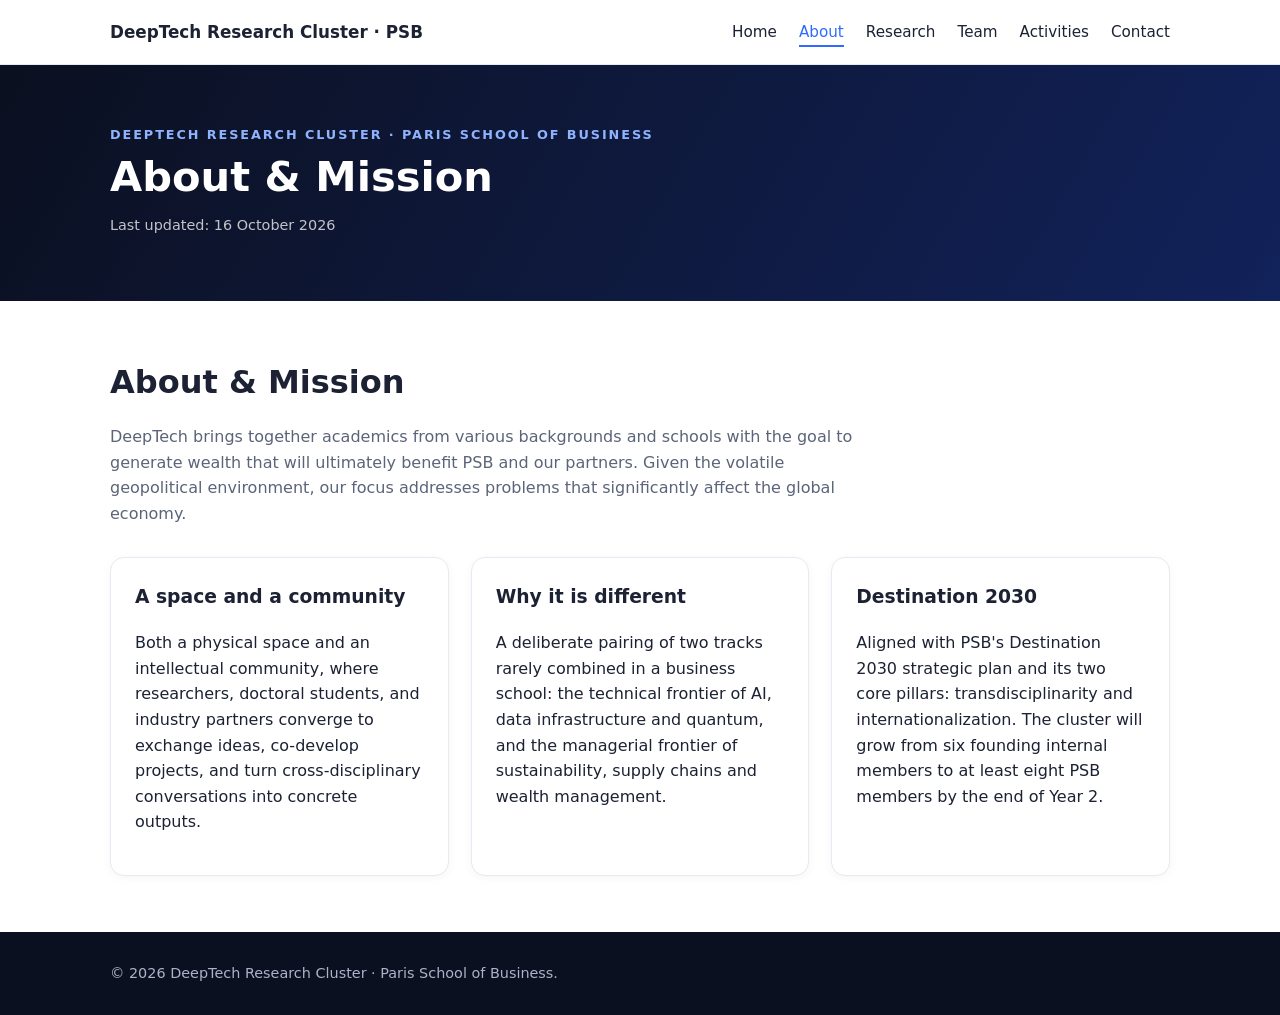
==== about.html @ e5c95ea8 "Remove sample label" ====
<!doctype html><html lang="en"><head><meta charset="utf-8"><meta name="viewport" content="width=device-width,initial-scale=1">
<title>About · DeepTech Research Cluster · PSB</title><meta name="description" content="DeepTech is a transdisciplinary research cluster at Paris School of Business focused on Computational Intelligence and Business Intelligence.">
<link rel="stylesheet" href="style.css?v=2"></head><body>
<header><nav class="wrap"><a href="index.html"><span class="brand">DeepTech Research Cluster · PSB</span></a><ul><li><a href="index.html">Home</a></li><li><a href="about.html" class="active" aria-current="page">About</a></li><li><a href="research.html">Research</a></li><li><a href="team.html">Team</a></li><li><a href="activities.html">Activities</a></li><li><a href="contact.html">Contact</a></li></ul></nav></header><section class="hero small"><div class="wrap"><div class="eyebrow">DeepTech Research Cluster · Paris School of Business</div><h1>About &amp; Mission</h1><p class="updated">Last updated: 16 October 2026</p></div></section><div class="wrap"><main><section id="about"><div><h2>About &amp; Mission</h2>
<p class="lead">DeepTech brings together academics from various backgrounds and schools with the goal to generate wealth that will ultimately benefit PSB and our partners. Given the volatile geopolitical environment, our focus addresses problems that significantly affect the global economy.</p>
<div class="grid"><div class="card"><h3>A space and a community</h3><p>Both a physical space and an intellectual community, where researchers, doctoral students, and industry partners converge to exchange ideas, co-develop projects, and turn cross-disciplinary conversations into concrete outputs.</p></div>
<div class="card"><h3>Why it is different</h3><p>A deliberate pairing of two tracks rarely combined in a business school: the technical frontier of AI, data infrastructure and quantum, and the managerial frontier of sustainability, supply chains and wealth management.</p></div>
<div class="card"><h3>Destination 2030</h3><p>Aligned with PSB's Destination 2030 strategic plan and its two core pillars: transdisciplinarity and internationalization. The cluster will grow from six founding internal members to at least eight PSB members by the end of Year 2.</p></div></div></div></section></main></div><footer><div class="wrap">© 2026 DeepTech Research Cluster · Paris School of Business.</div></footer></body></html>
---- style.css ----
:root{--bg:#0b1020;--fg:#1c2233;--accent:#2f6bff;--accent2:#00b3a4;--muted:#5b6478;--card:#fff;--soft:#f3f6fb}
*{box-sizing:border-box}body{margin:0;font-family:Inter,system-ui,-apple-system,Segoe UI,Roboto,sans-serif;color:var(--fg);line-height:1.6;background:#fff}
a{color:var(--accent)}.wrap{max-width:1100px;margin:auto;padding:0 20px}
header{position:sticky;top:0;background:rgba(255,255,255,.95);backdrop-filter:blur(6px);border-bottom:1px solid #e6eaf2;z-index:10}
nav{display:flex;align-items:center;justify-content:space-between;height:64px}nav img{height:42px}
nav ul{display:flex;gap:22px;list-style:none;margin:0;padding:0}nav ul a{text-decoration:none;color:var(--fg);font-weight:500;font-size:.95rem}nav ul a:hover{color:var(--accent)}
.hero{background:linear-gradient(120deg,rgba(11,16,32,.88),rgba(20,40,110,.75)),#0b1020;color:#fff;padding:110px 0 100px}
.hero h1{font-size:clamp(2.2rem,5vw,3.6rem);margin:.2em 0;line-height:1.1}.hero p{max-width:680px;font-size:1.15rem;opacity:.92}
.eyebrow{text-transform:uppercase;letter-spacing:.15em;font-size:.8rem;color:#8fb3ff;font-weight:600}
.btn{display:inline-block;margin-top:20px;margin-right:10px;padding:12px 22px;border-radius:8px;background:var(--accent);color:#fff;text-decoration:none;font-weight:600}.btn.alt{background:transparent;border:1px solid #fff}
section{padding:80px 0}section.soft{background:var(--soft)}h2{font-size:2rem;margin:0 0 .4em}.lead{color:var(--muted);max-width:760px}
.grid{display:grid;gap:22px;grid-template-columns:repeat(auto-fit,minmax(260px,1fr));margin-top:30px}
.card{background:var(--card);border:1px solid #e6eaf2;border-radius:14px;padding:24px;box-shadow:0 2px 10px rgba(20,30,60,.04)}
.card h3{margin-top:0}.track{border-top:4px solid var(--accent)}.track.b{border-top-color:var(--accent2)}
.tags{display:flex;flex-wrap:wrap;gap:8px;margin-top:10px}.tags span{background:#eef3ff;color:#2848a8;padding:4px 10px;border-radius:99px;font-size:.85rem}.track.b .tags span{background:#e3f7f5;color:#00756b}
.person .role{color:var(--accent);font-weight:600;font-size:.92rem;margin:-6px 0 8px}.person p{font-size:.93rem;color:#3a4256;margin:0}
.avatar{width:54px;height:54px;border-radius:50%;background:linear-gradient(135deg,var(--accent),var(--accent2));color:#fff;display:grid;place-items:center;font-weight:700;margin-bottom:12px}
.ph{background:#fff7e0;border:1px dashed #e0a800;color:#7a5a00;padding:2px 8px;border-radius:6px;font-size:.85rem;font-weight:600}
.ph-box{background:#fffbea;border:1px dashed #e0a800;border-radius:14px;padding:24px}
footer{background:var(--bg);color:#aab3c8;padding:30px 0;font-size:.9rem}
@media(max-width:800px){nav ul{display:none}.hero{padding:70px 0}}

.layout{display:grid;grid-template-columns:minmax(0,1fr) 320px;gap:36px;align-items:start}
main section{padding:56px 0}main section.soft{background:none}main .grid{grid-template-columns:repeat(auto-fit,minmax(230px,1fr))}
.sidebar{position:sticky;top:84px;margin-top:56px}.side-inner{background:var(--bg);color:#dfe6f5;border-radius:14px;padding:22px;max-height:calc(100vh - 110px);overflow:auto}
.sidebar h2{font-size:1.15rem;color:#fff;border-bottom:2px solid var(--accent2);padding-bottom:10px}.news{list-style:none;padding:0;margin:0}
.news li{padding:12px 0;border-bottom:1px solid #263050}.news a{color:#8fb3ff;font-weight:600;text-decoration:none;font-size:.95rem}.news a:hover{text-decoration:underline}
.news .meta{font-size:.78rem;color:#7f8aa6;margin:3px 0}.news p{font-size:.85rem;margin:0;color:#c3cbe0}.note{font-size:.75rem;color:#7f8aa6}
@media(max-width:960px){.layout{grid-template-columns:1fr}.sidebar{position:static;margin:0 0 40px}.side-inner{max-height:none}}
.brand{font-weight:700;font-size:1.05rem;color:var(--fg)}nav a{text-decoration:none}
.hero .updated{font-size:.9rem;opacity:.75;margin-top:14px}.side-updated{font-size:.8rem;color:#8fe0d6;margin:-6px 0 6px;font-weight:600}.news .meta{color:#a9b4cf;font-weight:600}
nav ul a.active{color:var(--accent);border-bottom:2px solid var(--accent);padding-bottom:4px}.hero.small{padding:60px 0 50px}.hero.small h1{font-size:clamp(1.8rem,4vw,2.6rem)}a.card.link{text-decoration:none;color:inherit}a.card.link:hover{border-color:var(--accent)}

.home-layout{display:grid;grid-template-columns:minmax(0,1fr) 440px;gap:40px;align-items:start;padding-left:max(20px,calc((100vw - 1100px)/2))}
.home-layout .sidebar{margin-top:0;top:64px}.home-layout .side-inner{border-radius:0 0 0 18px;max-height:calc(100vh - 64px)}
.side-inner{background:linear-gradient(160deg,#f2f6ff,#eefbf8 60%,#fff6ec);color:var(--fg);border-left:1px solid #e1e7f3;padding:26px 24px}
.sidebar h2{color:#1c2233;border-bottom:3px solid;border-image:linear-gradient(90deg,var(--accent),var(--accent2),#ff8a3d) 1}
.side-updated{color:#00756b}.news li{border-bottom:none;padding:7px 0}
.newscard{display:grid;grid-template-columns:96px 1fr;gap:12px;background:#fff;border-radius:12px;padding:10px;box-shadow:0 2px 8px rgba(30,50,110,.07);text-decoration:none!important;color:inherit!important;transition:transform .15s}
.newscard:hover{transform:translateY(-2px);box-shadow:0 6px 16px rgba(30,50,110,.12)}
.thumb{width:96px;height:72px;object-fit:cover;border-radius:8px}.tagthumb{display:grid;place-items:center;text-align:center;font-size:.72rem;font-weight:700;color:#fff;background:linear-gradient(135deg,#7b5cff,#00b3a4);padding:4px}
.news li:nth-child(odd) .tagthumb{background:linear-gradient(135deg,#ff8a3d,#ff4f7b)}
.newscard h4{margin:2px 0;font-size:.9rem;line-height:1.3;color:#1f3fae}.news .meta{color:#5b6478;font-size:.76rem}.news p{color:#3a4256;font-size:.82rem}
.pill{display:inline-block;font-size:.66rem;font-weight:700;text-transform:uppercase;letter-spacing:.06em;color:#7b3fe4;background:#f1eaff;padding:1px 7px;border-radius:99px}
.photo{width:84px;height:84px;border-radius:50%;object-fit:cover;margin-bottom:12px;border:3px solid #eef3ff}
.person .inst{color:var(--muted);font-size:.9rem}.person .email{display:inline-block;margin-top:8px;font-size:.88rem}
@media(max-width:960px){.home-layout{grid-template-columns:1fr;padding:0 20px}.home-layout .side-inner{border-radius:14px}}
#vision{padding-top:10px}.pillars{display:grid;grid-template-columns:repeat(auto-fit,minmax(200px,1fr));gap:18px;margin-top:26px}
.pillar{background:linear-gradient(160deg,#fff,#f4f7ff);border:1px solid #e3e9f6;border-radius:14px;padding:20px;position:relative;overflow:hidden}
.pillar:before{content:"";position:absolute;left:0;top:0;height:4px;width:100%;background:linear-gradient(90deg,var(--accent),var(--accent2))}
.pillar:nth-child(2):before{background:linear-gradient(90deg,var(--accent2),#7bd88f)}.pillar:nth-child(3):before{background:linear-gradient(90deg,#7b5cff,var(--accent))}.pillar:nth-child(4):before{background:linear-gradient(90deg,#ff8a3d,#ff4f7b)}
.ico{display:grid;place-items:center;width:42px;height:42px;border-radius:12px;background:#eef3ff;color:var(--accent);font-size:1.3rem;margin-bottom:10px}
.pillar h4{margin:0 0 6px;font-size:1rem}.pillar p{margin:0;font-size:.9rem;color:#4a5368}

.pillars{grid-template-columns:repeat(4,1fr);gap:14px}.pillar{padding:16px}.ico{width:34px;height:34px;font-size:1.05rem;margin-bottom:8px}.pillar p{font-size:.85rem}
.newsfull{background:linear-gradient(160deg,#f2f6ff,#eefbf8 55%,#fff6ec);border-radius:18px;padding:40px 32px!important;margin:30px 0 60px}
.news-row{display:grid;grid-template-columns:1fr 1fr;gap:18px;margin-top:18px;align-items:stretch}
.news-left .newscard{height:100%;grid-template-columns:130px 1fr}.news-left .thumb{width:130px;height:96px}
.take{background:#fff;border-left:4px solid #ff8a3d;border-radius:12px;padding:16px 18px;box-shadow:0 2px 8px rgba(30,50,110,.06)}
.news-row:nth-child(even) .take{border-left-color:var(--accent2)}
.take-label{display:inline-block;font-size:.7rem;font-weight:700;text-transform:uppercase;letter-spacing:.06em;color:#c25a12;background:#fff1e6;padding:2px 8px;border-radius:99px}
.take p{margin:8px 0 0;font-size:.9rem;font-style:italic;color:#3a4256}
@media(max-width:900px){.pillars{grid-template-columns:1fr 1fr}.news-row{grid-template-columns:1fr}.newsfull{padding:28px 16px!important}}
@media(max-width:520px){.pillars{grid-template-columns:1fr}.news-left .newscard{grid-template-columns:90px 1fr}.news-left .thumb{width:90px;height:70px}}

.take{position:relative;background:linear-gradient(150deg,#12204f,#1b3a8f);color:#e8eeff;border-left:none;border-radius:14px;padding:22px 22px 18px 26px;box-shadow:0 6px 18px rgba(18,32,79,.25);overflow:hidden}
.news-row:nth-child(even) .take{background:linear-gradient(150deg,#0f3d4a,#13707a)}
.take:before{content:"\201C";position:absolute;right:14px;top:-18px;font-size:7rem;font-family:Georgia,serif;color:rgba(255,255,255,.14);line-height:1}
.take-badge{display:inline-flex;align-items:center;gap:8px;font-size:.72rem;font-weight:700;text-transform:uppercase;letter-spacing:.07em;color:#ffd3a8}
.take-badge .dot{display:grid;place-items:center;width:24px;height:24px;border-radius:50%;background:linear-gradient(135deg,#ff8a3d,#ff4f7b);color:#fff;font-size:.62rem;letter-spacing:0}
.take p{color:#e8eeff;font-family:Georgia,"Times New Roman",serif;font-size:.95rem;line-height:1.55;position:relative}

.take,.news-row:nth-child(even) .take{background:linear-gradient(135deg,#eef0ff,#e9f7f6);color:#26304a;border-left:6px solid #5b5bd6;border-radius:4px 14px 14px 4px;box-shadow:none;padding:26px 30px 22px 34px;display:flex;flex-direction:column;justify-content:center}
.news-row:nth-child(even) .take{border-left-color:var(--accent2);background:linear-gradient(135deg,#e8f7f5,#eef2ff)}
.take:before{content:none}
.qmark{font-family:Georgia,serif;font-size:3.6rem;line-height:.6;color:#5b5bd6;opacity:.45;height:24px;margin-bottom:6px}
.news-row:nth-child(even) .qmark,.news-row:nth-child(even) .take-sign{color:#00897b}
.take p{color:#26304a;font-family:Georgia,"Times New Roman",serif;font-style:italic;font-size:1.05rem;line-height:1.6;margin:0}
.take-sign{margin-top:12px;font-size:.7rem;font-weight:700;letter-spacing:.14em;text-transform:uppercase;color:#5b5bd6}
.take-sign{margin:0 0 10px}
.take p{font-family:Inter,system-ui,-apple-system,Segoe UI,Roboto,sans-serif !important;font-style:normal !important;font-size:1rem !important;line-height:1.65 !important;color:#1f2a44 !important;font-weight:450}
.take p{font-style:normal}
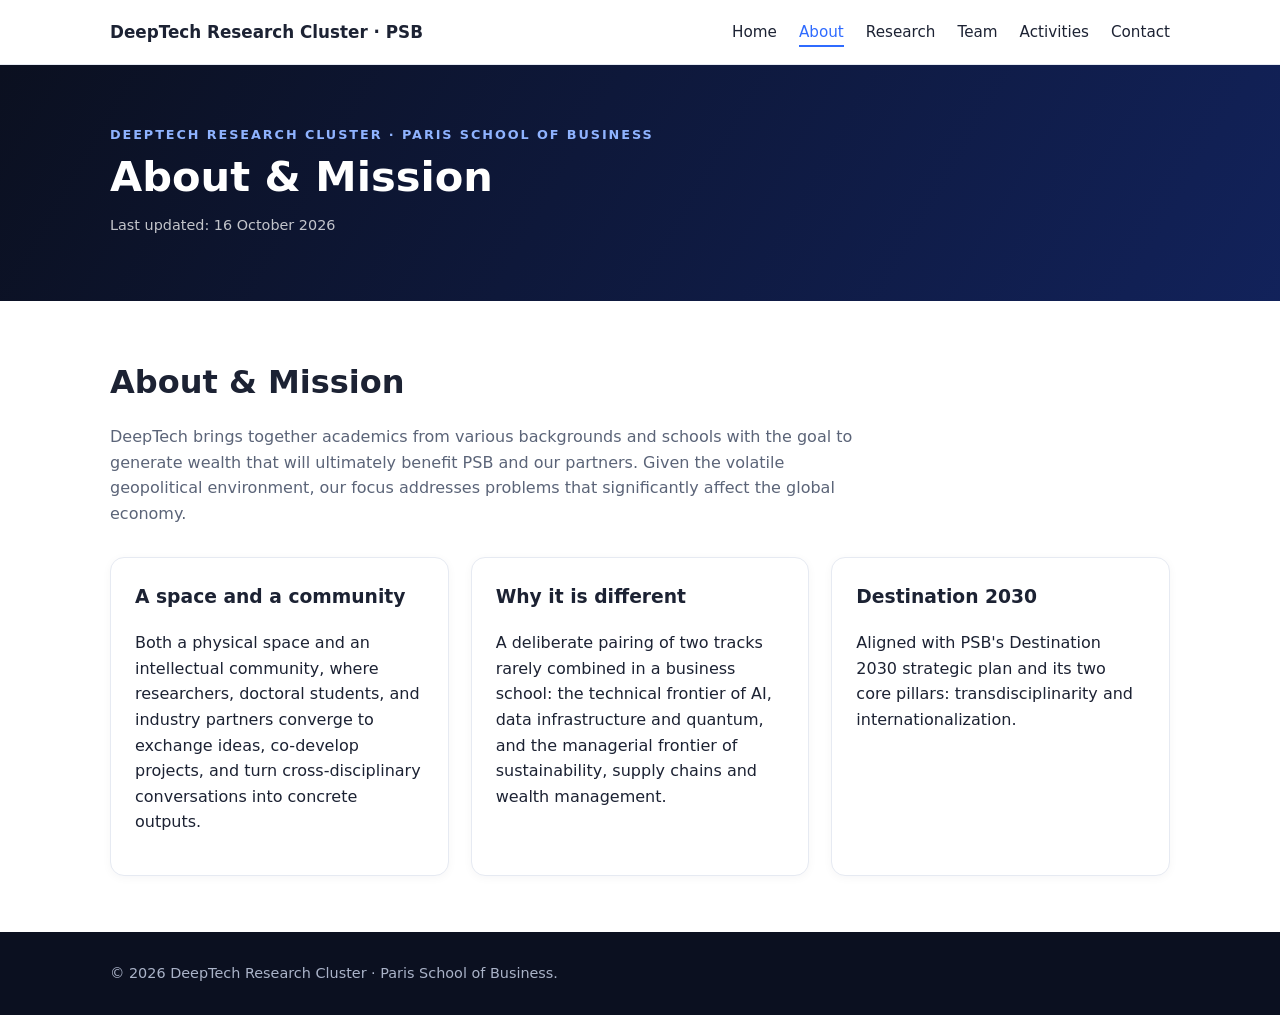
==== commit 871aad1f: "Remove sample label and growth sentence" ====
--- a/about.html
+++ b/about.html
@@ -5,4 +5,4 @@
 <p class="lead">DeepTech brings together academics from various backgrounds and schools with the goal to generate wealth that will ultimately benefit PSB and our partners. Given the volatile geopolitical environment, our focus addresses problems that significantly affect the global economy.</p>
 <div class="grid"><div class="card"><h3>A space and a community</h3><p>Both a physical space and an intellectual community, where researchers, doctoral students, and industry partners converge to exchange ideas, co-develop projects, and turn cross-disciplinary conversations into concrete outputs.</p></div>
 <div class="card"><h3>Why it is different</h3><p>A deliberate pairing of two tracks rarely combined in a business school: the technical frontier of AI, data infrastructure and quantum, and the managerial frontier of sustainability, supply chains and wealth management.</p></div>
-<div class="card"><h3>Destination 2030</h3><p>Aligned with PSB's Destination 2030 strategic plan and its two core pillars: transdisciplinarity and internationalization. The cluster will grow from six founding internal members to at least eight PSB members by the end of Year 2.</p></div></div></div></section></main></div><footer><div class="wrap">© 2026 DeepTech Research Cluster · Paris School of Business.</div></footer></body></html>+<div class="card"><h3>Destination 2030</h3><p>Aligned with PSB's Destination 2030 strategic plan and its two core pillars: transdisciplinarity and internationalization.</p></div></div></div></section></main></div><footer><div class="wrap">© 2026 DeepTech Research Cluster · Paris School of Business.</div></footer></body></html>
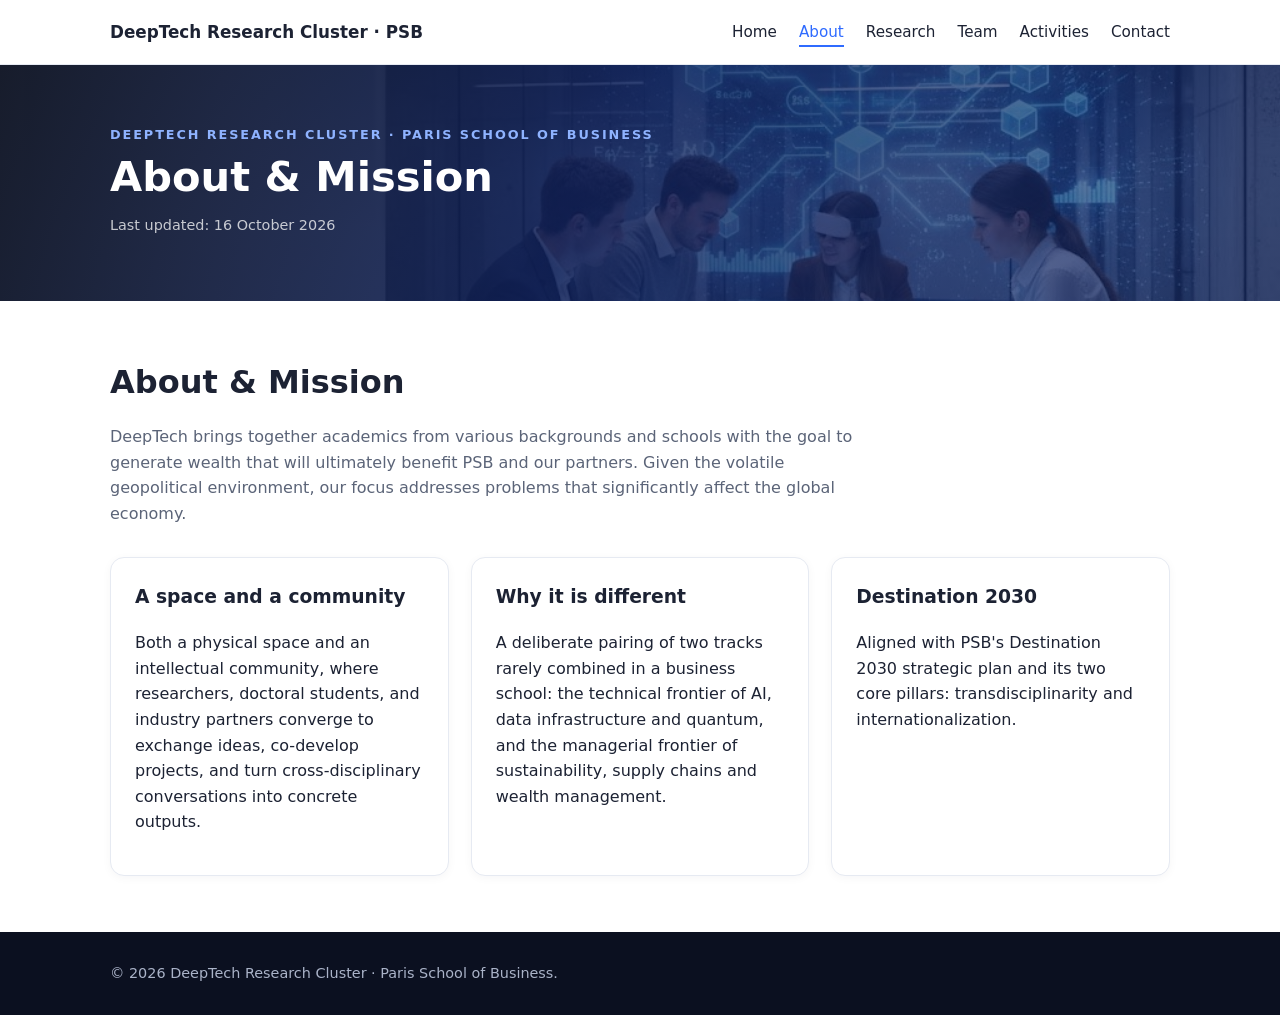
==== commit a492e380: "Hero: restore photo without lab text, dark-blue overlay" ====
--- a/about.html
+++ b/about.html
@@ -1,6 +1,6 @@
 <!doctype html><html lang="en"><head><meta charset="utf-8"><meta name="viewport" content="width=device-width,initial-scale=1">
 <title>About · DeepTech Research Cluster · PSB</title><meta name="description" content="DeepTech is a transdisciplinary research cluster at Paris School of Business focused on Computational Intelligence and Business Intelligence.">
-<link rel="stylesheet" href="style.css?v=2"></head><body>
+<link rel="stylesheet" href="style.css?v=3"></head><body>
 <header><nav class="wrap"><a href="index.html"><span class="brand">DeepTech Research Cluster · PSB</span></a><ul><li><a href="index.html">Home</a></li><li><a href="about.html" class="active" aria-current="page">About</a></li><li><a href="research.html">Research</a></li><li><a href="team.html">Team</a></li><li><a href="activities.html">Activities</a></li><li><a href="contact.html">Contact</a></li></ul></nav></header><section class="hero small"><div class="wrap"><div class="eyebrow">DeepTech Research Cluster · Paris School of Business</div><h1>About &amp; Mission</h1><p class="updated">Last updated: 16 October 2026</p></div></section><div class="wrap"><main><section id="about"><div><h2>About &amp; Mission</h2>
 <p class="lead">DeepTech brings together academics from various backgrounds and schools with the goal to generate wealth that will ultimately benefit PSB and our partners. Given the volatile geopolitical environment, our focus addresses problems that significantly affect the global economy.</p>
 <div class="grid"><div class="card"><h3>A space and a community</h3><p>Both a physical space and an intellectual community, where researchers, doctoral students, and industry partners converge to exchange ideas, co-develop projects, and turn cross-disciplinary conversations into concrete outputs.</p></div>
--- a/style.css
+++ b/style.css
@@ -80,3 +80,4 @@
 .take-sign{margin:0 0 10px}
 .take p{font-family:Inter,system-ui,-apple-system,Segoe UI,Roboto,sans-serif !important;font-style:normal !important;font-size:1rem !important;line-height:1.65 !important;color:#1f2a44 !important;font-weight:450}
 .take p{font-style:normal}
+.hero{background:linear-gradient(110deg,rgba(11,16,32,.92) 0%,rgba(16,32,90,.82) 45%,rgba(20,40,110,.55) 100%),url(assets/hero-clean.jpg) center 40%/cover}
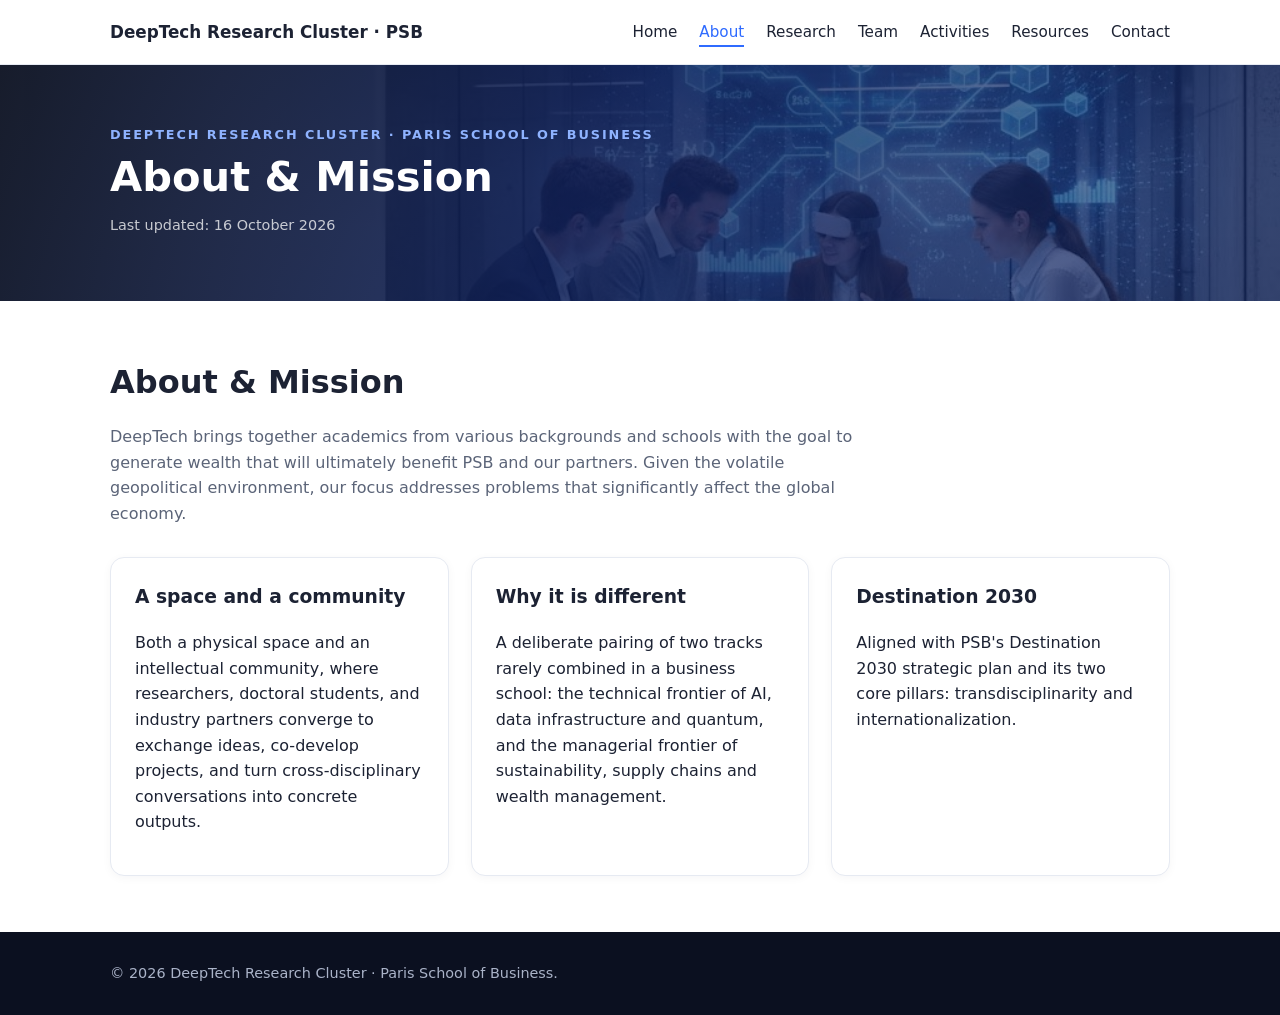
==== commit a3e8cd5a: "Add Resources page and nav tab" ====
--- a/about.html
+++ b/about.html
@@ -1,7 +1,7 @@
 <!doctype html><html lang="en"><head><meta charset="utf-8"><meta name="viewport" content="width=device-width,initial-scale=1">
 <title>About · DeepTech Research Cluster · PSB</title><meta name="description" content="DeepTech is a transdisciplinary research cluster at Paris School of Business focused on Computational Intelligence and Business Intelligence.">
-<link rel="stylesheet" href="style.css?v=3"></head><body>
-<header><nav class="wrap"><a href="index.html"><span class="brand">DeepTech Research Cluster · PSB</span></a><ul><li><a href="index.html">Home</a></li><li><a href="about.html" class="active" aria-current="page">About</a></li><li><a href="research.html">Research</a></li><li><a href="team.html">Team</a></li><li><a href="activities.html">Activities</a></li><li><a href="contact.html">Contact</a></li></ul></nav></header><section class="hero small"><div class="wrap"><div class="eyebrow">DeepTech Research Cluster · Paris School of Business</div><h1>About &amp; Mission</h1><p class="updated">Last updated: 16 October 2026</p></div></section><div class="wrap"><main><section id="about"><div><h2>About &amp; Mission</h2>
+<link rel="stylesheet" href="style.css?v=4"></head><body>
+<header><nav class="wrap"><a href="index.html"><span class="brand">DeepTech Research Cluster · PSB</span></a><ul><li><a href="index.html">Home</a></li><li><a href="about.html" class="active" aria-current="page">About</a></li><li><a href="research.html">Research</a></li><li><a href="team.html">Team</a></li><li><a href="activities.html">Activities</a></li><li><a href="resources.html">Resources</a></li><li><a href="contact.html">Contact</a></li></ul></nav></header><section class="hero small"><div class="wrap"><div class="eyebrow">DeepTech Research Cluster · Paris School of Business</div><h1>About &amp; Mission</h1><p class="updated">Last updated: 16 October 2026</p></div></section><div class="wrap"><main><section id="about"><div><h2>About &amp; Mission</h2>
 <p class="lead">DeepTech brings together academics from various backgrounds and schools with the goal to generate wealth that will ultimately benefit PSB and our partners. Given the volatile geopolitical environment, our focus addresses problems that significantly affect the global economy.</p>
 <div class="grid"><div class="card"><h3>A space and a community</h3><p>Both a physical space and an intellectual community, where researchers, doctoral students, and industry partners converge to exchange ideas, co-develop projects, and turn cross-disciplinary conversations into concrete outputs.</p></div>
 <div class="card"><h3>Why it is different</h3><p>A deliberate pairing of two tracks rarely combined in a business school: the technical frontier of AI, data infrastructure and quantum, and the managerial frontier of sustainability, supply chains and wealth management.</p></div>
--- a/style.css
+++ b/style.css
@@ -81,3 +81,14 @@
 .take p{font-family:Inter,system-ui,-apple-system,Segoe UI,Roboto,sans-serif !important;font-style:normal !important;font-size:1rem !important;line-height:1.65 !important;color:#1f2a44 !important;font-weight:450}
 .take p{font-style:normal}
 .hero{background:linear-gradient(110deg,rgba(11,16,32,.92) 0%,rgba(16,32,90,.82) 45%,rgba(20,40,110,.55) 100%),url(assets/hero-clean.jpg) center 40%/cover}
+
+.res-grid{display:grid;grid-template-columns:repeat(auto-fit,minmax(320px,1fr));gap:22px;margin-top:26px}
+.res-card{background:#fff;border:1px solid #e3e9f6;border-radius:16px;padding:22px 24px;box-shadow:0 4px 16px rgba(30,50,110,.06);position:relative;overflow:hidden}
+.res-card:before{content:"";position:absolute;inset:0 0 auto 0;height:4px;background:linear-gradient(90deg,var(--accent),var(--accent2))}
+.res-card:nth-child(2):before{background:linear-gradient(90deg,#7b5cff,var(--accent))}.res-card:nth-child(3):before{background:linear-gradient(90deg,var(--accent2),#7bd88f)}.res-card:nth-child(4):before{background:linear-gradient(90deg,#ff8a3d,#ff4f7b)}.res-card:nth-child(5):before{background:linear-gradient(90deg,#5b5bd6,#00b3a4)}
+.res-head{display:flex;align-items:center;gap:10px;margin-bottom:6px}.res-head h3{margin:0;font-size:1.1rem;flex:1}
+.res-ico{width:36px;height:36px;border-radius:10px;background:#eef3ff;display:grid;place-items:center;font-size:1.1rem}
+.res-count{font-size:.75rem;font-weight:700;color:#5b5bd6;background:#f0efff;border-radius:99px;padding:2px 9px}
+.res-card ul{list-style:none;margin:0;padding:0}.res-card li{padding:12px 0;border-top:1px solid #eef1f7}.res-card li:first-child{border-top:none}
+.res-card li a{font-weight:600;text-decoration:none;color:#1f3fae}.res-card li a:hover{text-decoration:underline}
+.res-src{font-size:.78rem;color:#00897b;font-weight:600;margin:2px 0}.res-card li p{margin:0;font-size:.88rem;color:#4a5368}
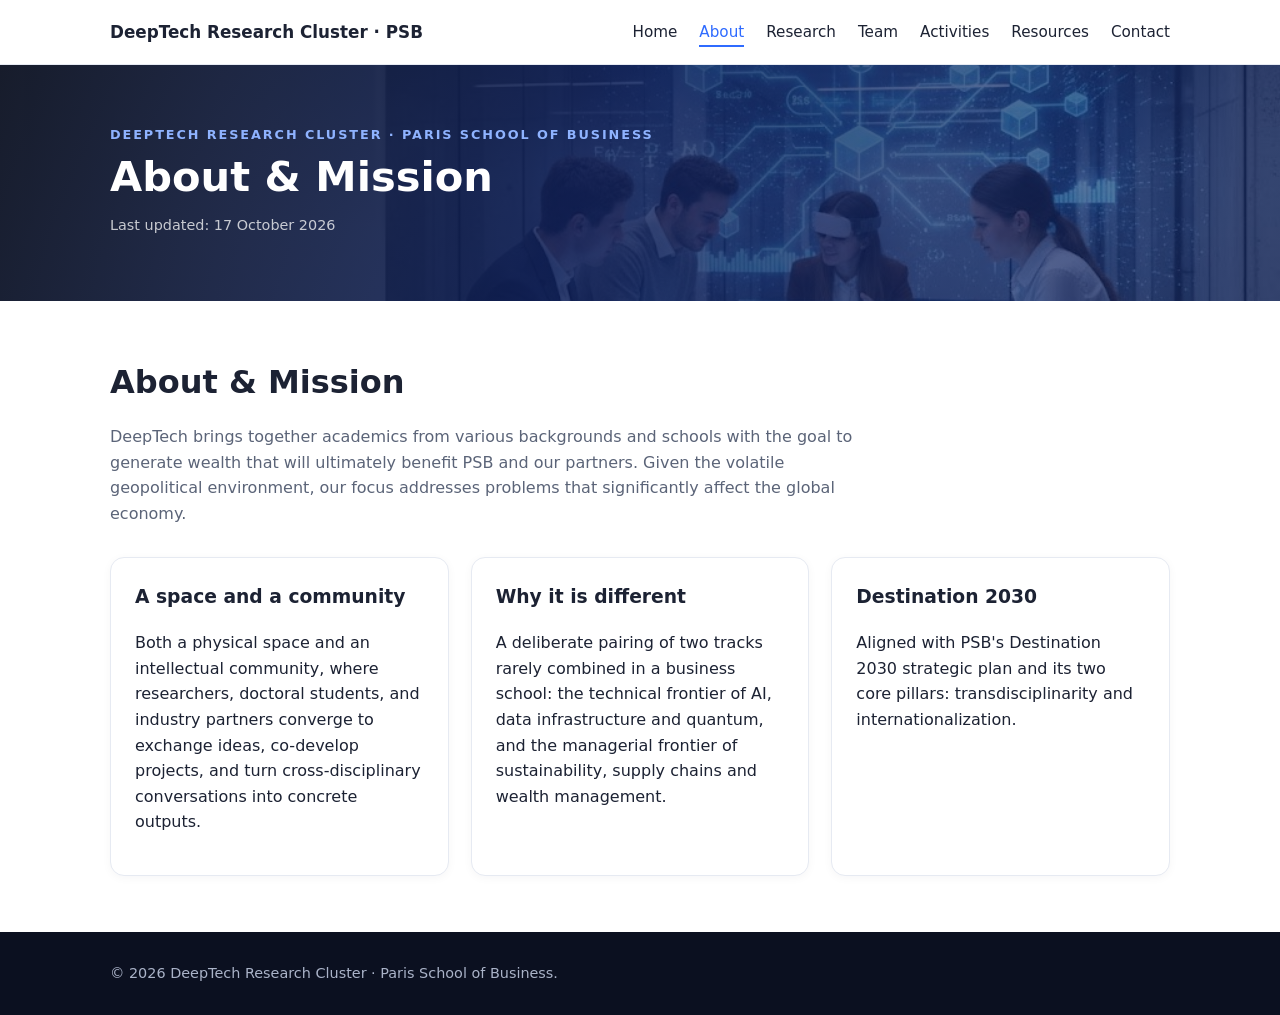
==== commit 88e9306b: "News: refresh Latest in AI, Deep Tech & Quantum (17 Oct 2026)" ====
--- a/about.html
+++ b/about.html
@@ -1,7 +1,7 @@
 <!doctype html><html lang="en"><head><meta charset="utf-8"><meta name="viewport" content="width=device-width,initial-scale=1">
 <title>About · DeepTech Research Cluster · PSB</title><meta name="description" content="DeepTech is a transdisciplinary research cluster at Paris School of Business focused on Computational Intelligence and Business Intelligence.">
 <link rel="stylesheet" href="style.css?v=4"></head><body>
-<header><nav class="wrap"><a href="index.html"><span class="brand">DeepTech Research Cluster · PSB</span></a><ul><li><a href="index.html">Home</a></li><li><a href="about.html" class="active" aria-current="page">About</a></li><li><a href="research.html">Research</a></li><li><a href="team.html">Team</a></li><li><a href="activities.html">Activities</a></li><li><a href="resources.html">Resources</a></li><li><a href="contact.html">Contact</a></li></ul></nav></header><section class="hero small"><div class="wrap"><div class="eyebrow">DeepTech Research Cluster · Paris School of Business</div><h1>About &amp; Mission</h1><p class="updated">Last updated: 16 October 2026</p></div></section><div class="wrap"><main><section id="about"><div><h2>About &amp; Mission</h2>
+<header><nav class="wrap"><a href="index.html"><span class="brand">DeepTech Research Cluster · PSB</span></a><ul><li><a href="index.html">Home</a></li><li><a href="about.html" class="active" aria-current="page">About</a></li><li><a href="research.html">Research</a></li><li><a href="team.html">Team</a></li><li><a href="activities.html">Activities</a></li><li><a href="resources.html">Resources</a></li><li><a href="contact.html">Contact</a></li></ul></nav></header><section class="hero small"><div class="wrap"><div class="eyebrow">DeepTech Research Cluster · Paris School of Business</div><h1>About &amp; Mission</h1><p class="updated">Last updated: 17 October 2026</p></div></section><div class="wrap"><main><section id="about"><div><h2>About &amp; Mission</h2>
 <p class="lead">DeepTech brings together academics from various backgrounds and schools with the goal to generate wealth that will ultimately benefit PSB and our partners. Given the volatile geopolitical environment, our focus addresses problems that significantly affect the global economy.</p>
 <div class="grid"><div class="card"><h3>A space and a community</h3><p>Both a physical space and an intellectual community, where researchers, doctoral students, and industry partners converge to exchange ideas, co-develop projects, and turn cross-disciplinary conversations into concrete outputs.</p></div>
 <div class="card"><h3>Why it is different</h3><p>A deliberate pairing of two tracks rarely combined in a business school: the technical frontier of AI, data infrastructure and quantum, and the managerial frontier of sustainability, supply chains and wealth management.</p></div>
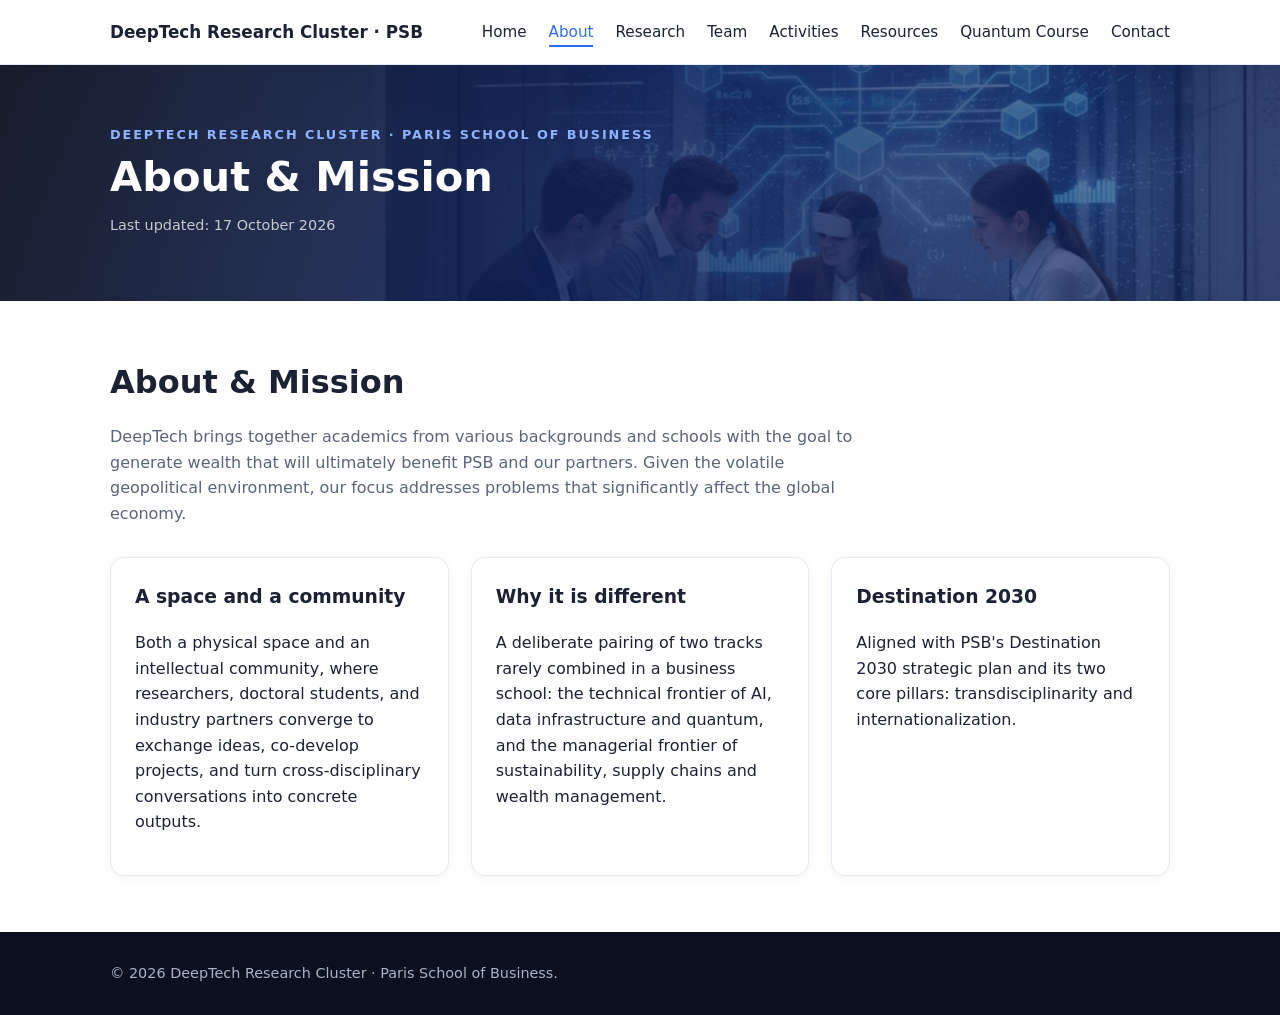
==== commit 6a7e6526: "Add Quantum Course nav link" ====
--- a/about.html
+++ b/about.html
@@ -1,7 +1,7 @@
 <!doctype html><html lang="en"><head><meta charset="utf-8"><meta name="viewport" content="width=device-width,initial-scale=1">
 <title>About · DeepTech Research Cluster · PSB</title><meta name="description" content="DeepTech is a transdisciplinary research cluster at Paris School of Business focused on Computational Intelligence and Business Intelligence.">
 <link rel="stylesheet" href="style.css?v=4"></head><body>
-<header><nav class="wrap"><a href="index.html"><span class="brand">DeepTech Research Cluster · PSB</span></a><ul><li><a href="index.html">Home</a></li><li><a href="about.html" class="active" aria-current="page">About</a></li><li><a href="research.html">Research</a></li><li><a href="team.html">Team</a></li><li><a href="activities.html">Activities</a></li><li><a href="resources.html">Resources</a></li><li><a href="contact.html">Contact</a></li></ul></nav></header><section class="hero small"><div class="wrap"><div class="eyebrow">DeepTech Research Cluster · Paris School of Business</div><h1>About &amp; Mission</h1><p class="updated">Last updated: 17 October 2026</p></div></section><div class="wrap"><main><section id="about"><div><h2>About &amp; Mission</h2>
+<header><nav class="wrap"><a href="index.html"><span class="brand">DeepTech Research Cluster · PSB</span></a><ul><li><a href="index.html">Home</a></li><li><a href="about.html" class="active" aria-current="page">About</a></li><li><a href="research.html">Research</a></li><li><a href="team.html">Team</a></li><li><a href="activities.html">Activities</a></li><li><a href="resources.html">Resources</a></li><li><a href="https://jtresl.github.io/qcf-preview/" target="_blank" rel="noopener">Quantum Course</a></li><li><a href="contact.html">Contact</a></li></ul></nav></header><section class="hero small"><div class="wrap"><div class="eyebrow">DeepTech Research Cluster · Paris School of Business</div><h1>About &amp; Mission</h1><p class="updated">Last updated: 17 October 2026</p></div></section><div class="wrap"><main><section id="about"><div><h2>About &amp; Mission</h2>
 <p class="lead">DeepTech brings together academics from various backgrounds and schools with the goal to generate wealth that will ultimately benefit PSB and our partners. Given the volatile geopolitical environment, our focus addresses problems that significantly affect the global economy.</p>
 <div class="grid"><div class="card"><h3>A space and a community</h3><p>Both a physical space and an intellectual community, where researchers, doctoral students, and industry partners converge to exchange ideas, co-develop projects, and turn cross-disciplinary conversations into concrete outputs.</p></div>
 <div class="card"><h3>Why it is different</h3><p>A deliberate pairing of two tracks rarely combined in a business school: the technical frontier of AI, data infrastructure and quantum, and the managerial frontier of sustainability, supply chains and wealth management.</p></div>
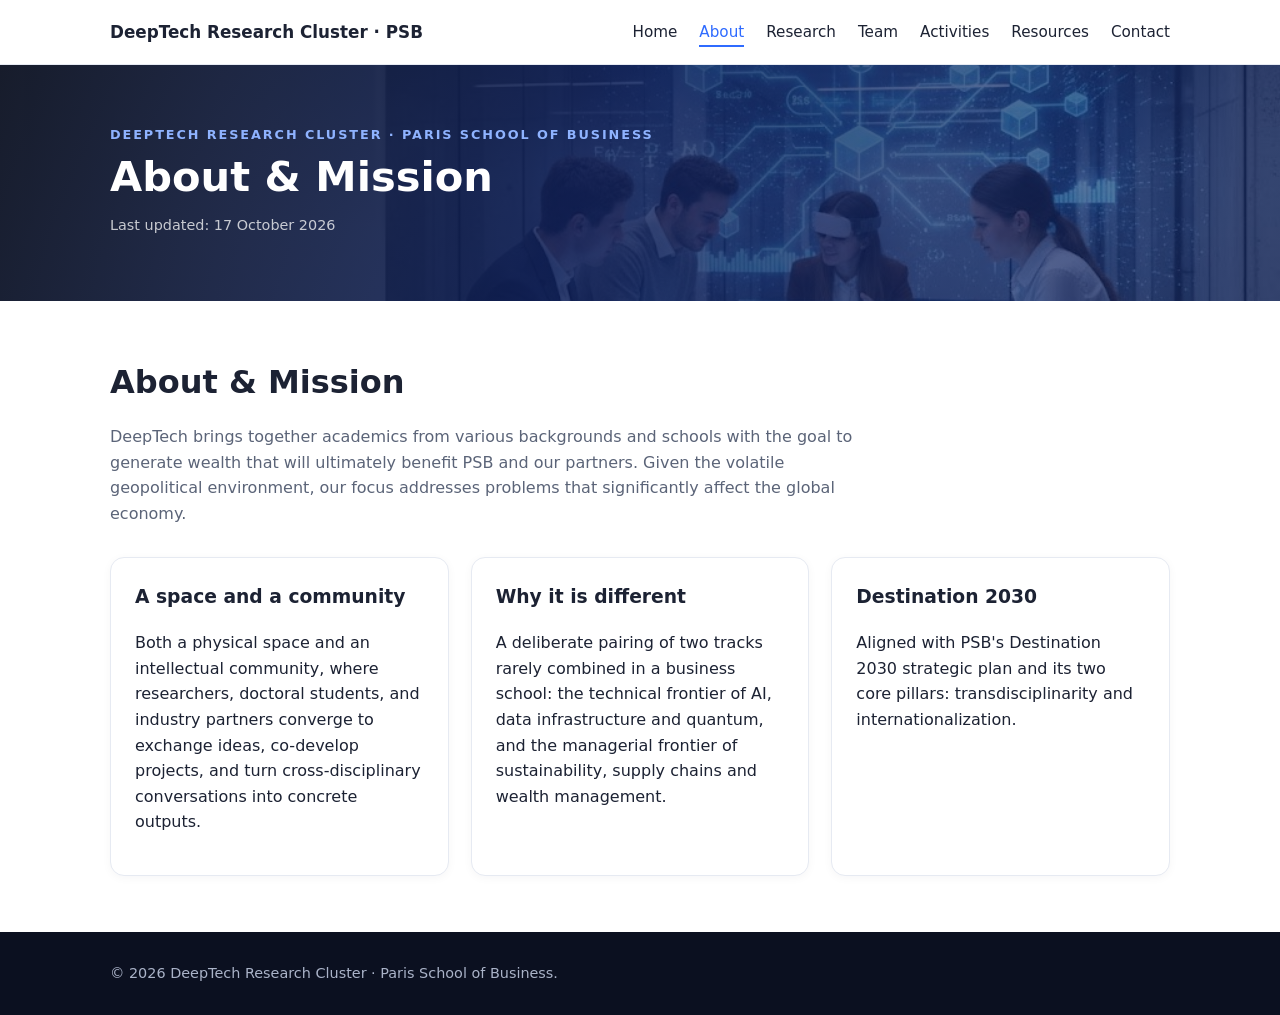
==== commit 96be5481: "Remove Quantum Course nav link" ====
--- a/about.html
+++ b/about.html
@@ -1,7 +1,7 @@
 <!doctype html><html lang="en"><head><meta charset="utf-8"><meta name="viewport" content="width=device-width,initial-scale=1">
 <title>About · DeepTech Research Cluster · PSB</title><meta name="description" content="DeepTech is a transdisciplinary research cluster at Paris School of Business focused on Computational Intelligence and Business Intelligence.">
 <link rel="stylesheet" href="style.css?v=4"></head><body>
-<header><nav class="wrap"><a href="index.html"><span class="brand">DeepTech Research Cluster · PSB</span></a><ul><li><a href="index.html">Home</a></li><li><a href="about.html" class="active" aria-current="page">About</a></li><li><a href="research.html">Research</a></li><li><a href="team.html">Team</a></li><li><a href="activities.html">Activities</a></li><li><a href="resources.html">Resources</a></li><li><a href="https://jtresl.github.io/qcf-preview/" target="_blank" rel="noopener">Quantum Course</a></li><li><a href="contact.html">Contact</a></li></ul></nav></header><section class="hero small"><div class="wrap"><div class="eyebrow">DeepTech Research Cluster · Paris School of Business</div><h1>About &amp; Mission</h1><p class="updated">Last updated: 17 October 2026</p></div></section><div class="wrap"><main><section id="about"><div><h2>About &amp; Mission</h2>
+<header><nav class="wrap"><a href="index.html"><span class="brand">DeepTech Research Cluster · PSB</span></a><ul><li><a href="index.html">Home</a></li><li><a href="about.html" class="active" aria-current="page">About</a></li><li><a href="research.html">Research</a></li><li><a href="team.html">Team</a></li><li><a href="activities.html">Activities</a></li><li><a href="resources.html">Resources</a></li><li><a href="contact.html">Contact</a></li></ul></nav></header><section class="hero small"><div class="wrap"><div class="eyebrow">DeepTech Research Cluster · Paris School of Business</div><h1>About &amp; Mission</h1><p class="updated">Last updated: 17 October 2026</p></div></section><div class="wrap"><main><section id="about"><div><h2>About &amp; Mission</h2>
 <p class="lead">DeepTech brings together academics from various backgrounds and schools with the goal to generate wealth that will ultimately benefit PSB and our partners. Given the volatile geopolitical environment, our focus addresses problems that significantly affect the global economy.</p>
 <div class="grid"><div class="card"><h3>A space and a community</h3><p>Both a physical space and an intellectual community, where researchers, doctoral students, and industry partners converge to exchange ideas, co-develop projects, and turn cross-disciplinary conversations into concrete outputs.</p></div>
 <div class="card"><h3>Why it is different</h3><p>A deliberate pairing of two tracks rarely combined in a business school: the technical frontier of AI, data infrastructure and quantum, and the managerial frontier of sustainability, supply chains and wealth management.</p></div>
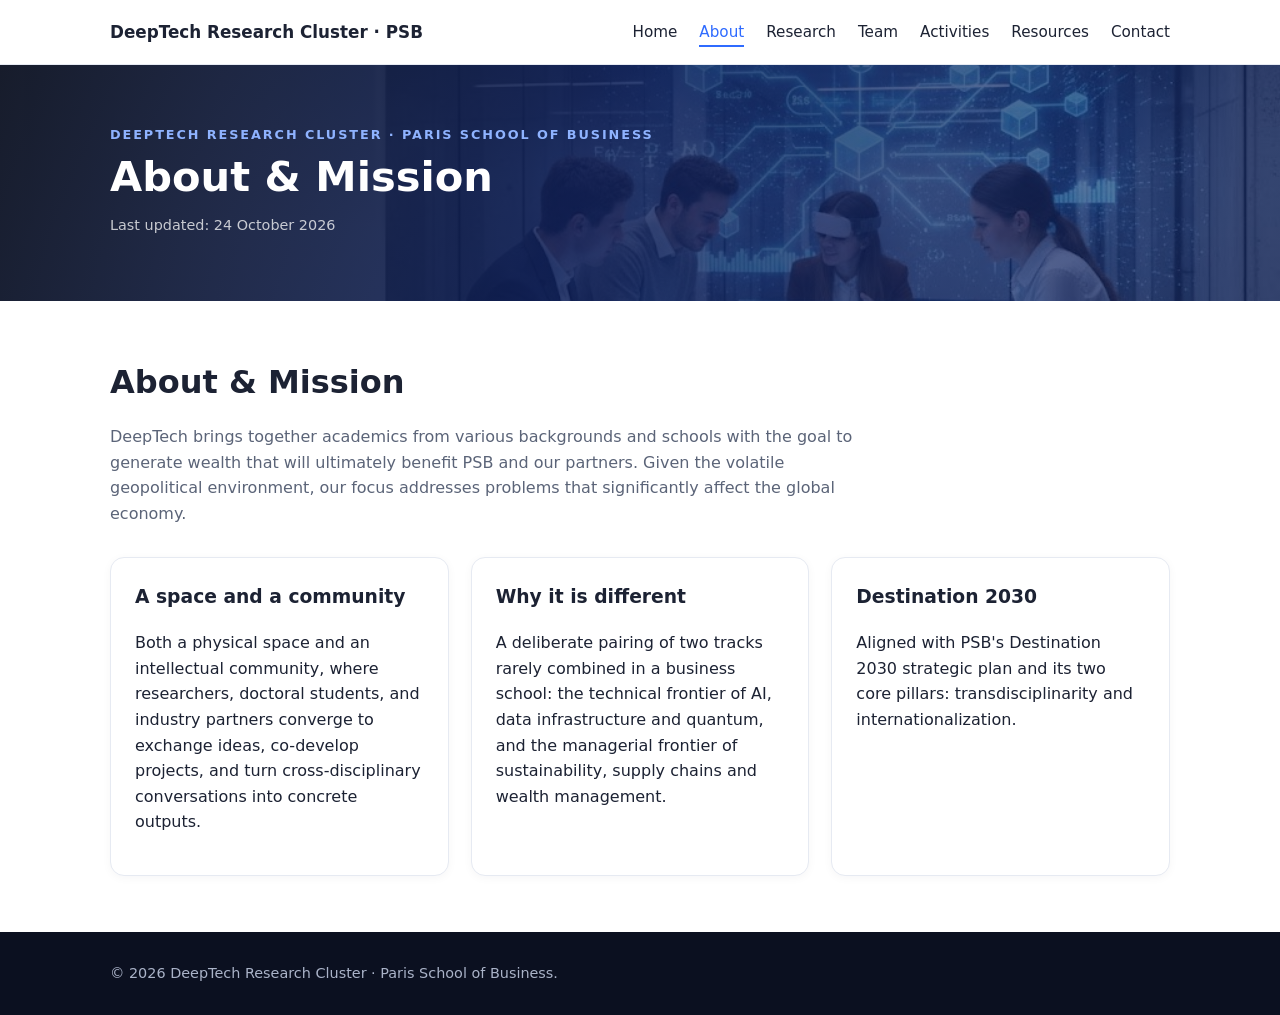
==== commit 53d06671: "News: refresh Latest in AI, Deep Tech & Quantum (24 Oct 2026)" ====
--- a/about.html
+++ b/about.html
@@ -1,7 +1,7 @@
 <!doctype html><html lang="en"><head><meta charset="utf-8"><meta name="viewport" content="width=device-width,initial-scale=1">
 <title>About · DeepTech Research Cluster · PSB</title><meta name="description" content="DeepTech is a transdisciplinary research cluster at Paris School of Business focused on Computational Intelligence and Business Intelligence.">
 <link rel="stylesheet" href="style.css?v=4"></head><body>
-<header><nav class="wrap"><a href="index.html"><span class="brand">DeepTech Research Cluster · PSB</span></a><ul><li><a href="index.html">Home</a></li><li><a href="about.html" class="active" aria-current="page">About</a></li><li><a href="research.html">Research</a></li><li><a href="team.html">Team</a></li><li><a href="activities.html">Activities</a></li><li><a href="resources.html">Resources</a></li><li><a href="contact.html">Contact</a></li></ul></nav></header><section class="hero small"><div class="wrap"><div class="eyebrow">DeepTech Research Cluster · Paris School of Business</div><h1>About &amp; Mission</h1><p class="updated">Last updated: 17 October 2026</p></div></section><div class="wrap"><main><section id="about"><div><h2>About &amp; Mission</h2>
+<header><nav class="wrap"><a href="index.html"><span class="brand">DeepTech Research Cluster · PSB</span></a><ul><li><a href="index.html">Home</a></li><li><a href="about.html" class="active" aria-current="page">About</a></li><li><a href="research.html">Research</a></li><li><a href="team.html">Team</a></li><li><a href="activities.html">Activities</a></li><li><a href="resources.html">Resources</a></li><li><a href="contact.html">Contact</a></li></ul></nav></header><section class="hero small"><div class="wrap"><div class="eyebrow">DeepTech Research Cluster · Paris School of Business</div><h1>About &amp; Mission</h1><p class="updated">Last updated: 24 October 2026</p></div></section><div class="wrap"><main><section id="about"><div><h2>About &amp; Mission</h2>
 <p class="lead">DeepTech brings together academics from various backgrounds and schools with the goal to generate wealth that will ultimately benefit PSB and our partners. Given the volatile geopolitical environment, our focus addresses problems that significantly affect the global economy.</p>
 <div class="grid"><div class="card"><h3>A space and a community</h3><p>Both a physical space and an intellectual community, where researchers, doctoral students, and industry partners converge to exchange ideas, co-develop projects, and turn cross-disciplinary conversations into concrete outputs.</p></div>
 <div class="card"><h3>Why it is different</h3><p>A deliberate pairing of two tracks rarely combined in a business school: the technical frontier of AI, data infrastructure and quantum, and the managerial frontier of sustainability, supply chains and wealth management.</p></div>
